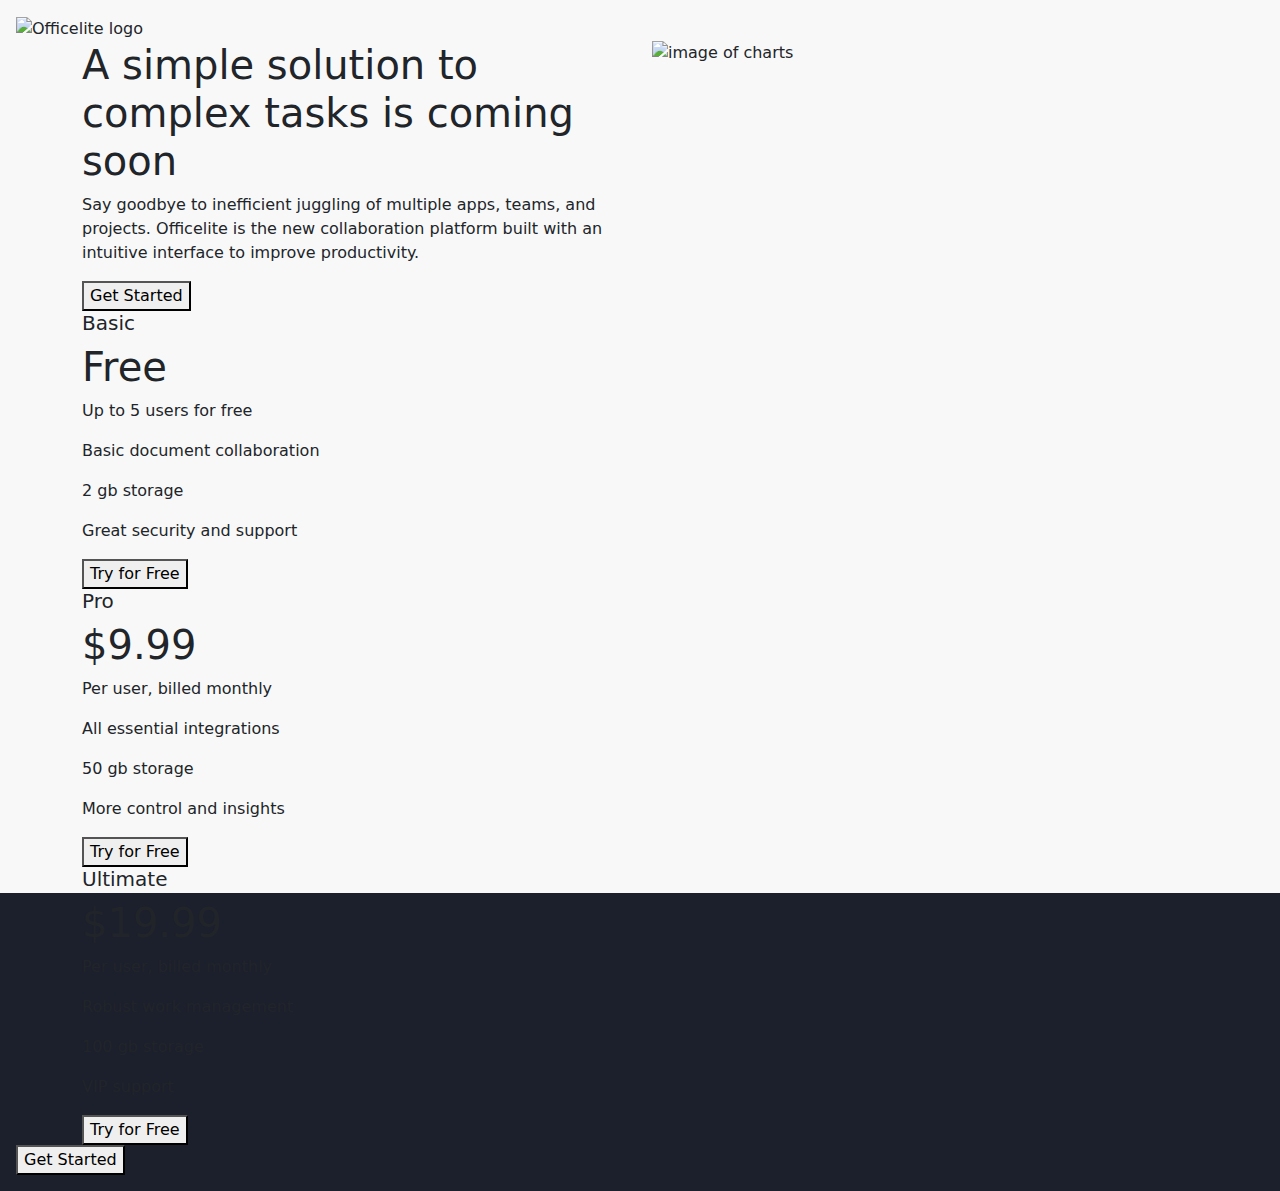
==== index.html @ baeaa9a8 "Add stylesheet and bootstrap. Add some styling" ====
<!DOCTYPE html>
<html lang="en">

<head>
  <meta charset="UTF-8">
  <meta name="viewport" content="width=device-width, initial-scale=1.0">
  <title>Officelite</title>

  <!-- VENDOR CSS -->
  <link href="https://cdn.jsdelivr.net/npm/bootstrap@5.3.3/dist/css/bootstrap.min.css" rel="stylesheet"
    integrity="sha384-QWTKZyjpPEjISv5WaRU9OFeRpok6YctnYmDr5pNlyT2bRjXh0JMhjY6hW+ALEwIH" crossorigin="anonymous">

  <!-- CSS -->
   <link rel="stylesheet" href="style.css">

</head>

<body class="p-3">
  <header>
    <img src="/images/logo.svg" alt="Officelite logo">
  </header>
  <main>
    <section class="container">
      <div class="row">
        <div class="container col-12 col-md-6 order-last order-md-first">

          <h1>A simple solution to complex tasks is coming soon</h1>
          <p>
            Say goodbye to inefficient juggling of multiple apps, teams, and projects. Officelite is the new
            collaboration platform built with an intuitive interface to improve productivity.
          </p>

          <button>Get Started</button>
        </div>
        <div class="container col-12 col-md-6">
          <img src="/images/illustration-charts.svg" class="img-fluid" alt="image of charts">
        </div>
      </div>
    </section>

    <section class="container">
      <div class="row">
        <div class="col-12">
          <h2 class="h5">Basic</h2>
          <p class="h1">Free</p>
          <p>Up to 5 users for free</p>
          <p>Basic document collaboration</p>
          <p>2 gb storage</p>
          <p>Great security and support</p>
          <button>Try for Free</button>
        </div>
        <div class="col-12">
          <h2 class="h5">Pro</h2>
          <p class="h1">$9.99</p>
          <p>Per user, billed monthly</p>
          <p>All essential integrations</p>
          <p>50 gb storage</p>
          <p>More control and insights</p>
          <button>Try for Free</button>
        </div>
        <div class="col-12">
          <h2 class="h5">Ultimate</h2>
          <p class="h1">$19.99</p>
          <p>Per user, billed monthly</p>
          <p>Robust work management</p>
          <p>100 gb storage</p>
          <p>VIP support</p>
          <button>Try for Free</button>
        </div>
      </div>
    </section>
    <button>Get Started</button>
  </main>

</body>

</html>
---- style.css ----
:root {
--primary-blue: #5175FF;
--secondary-blue: #829CFF;
--light-blue: #C1CFFF;
--lighter-blue: #E4EAFF;
--dark-gray: #1C1F2C;
--gray: #212529;
--light-gray: #F8F8F8;
--white: #FFFFFF;

}

body {
  background: linear-gradient(var(--light-gray) 75%, var(--dark-gray) 25%)
}
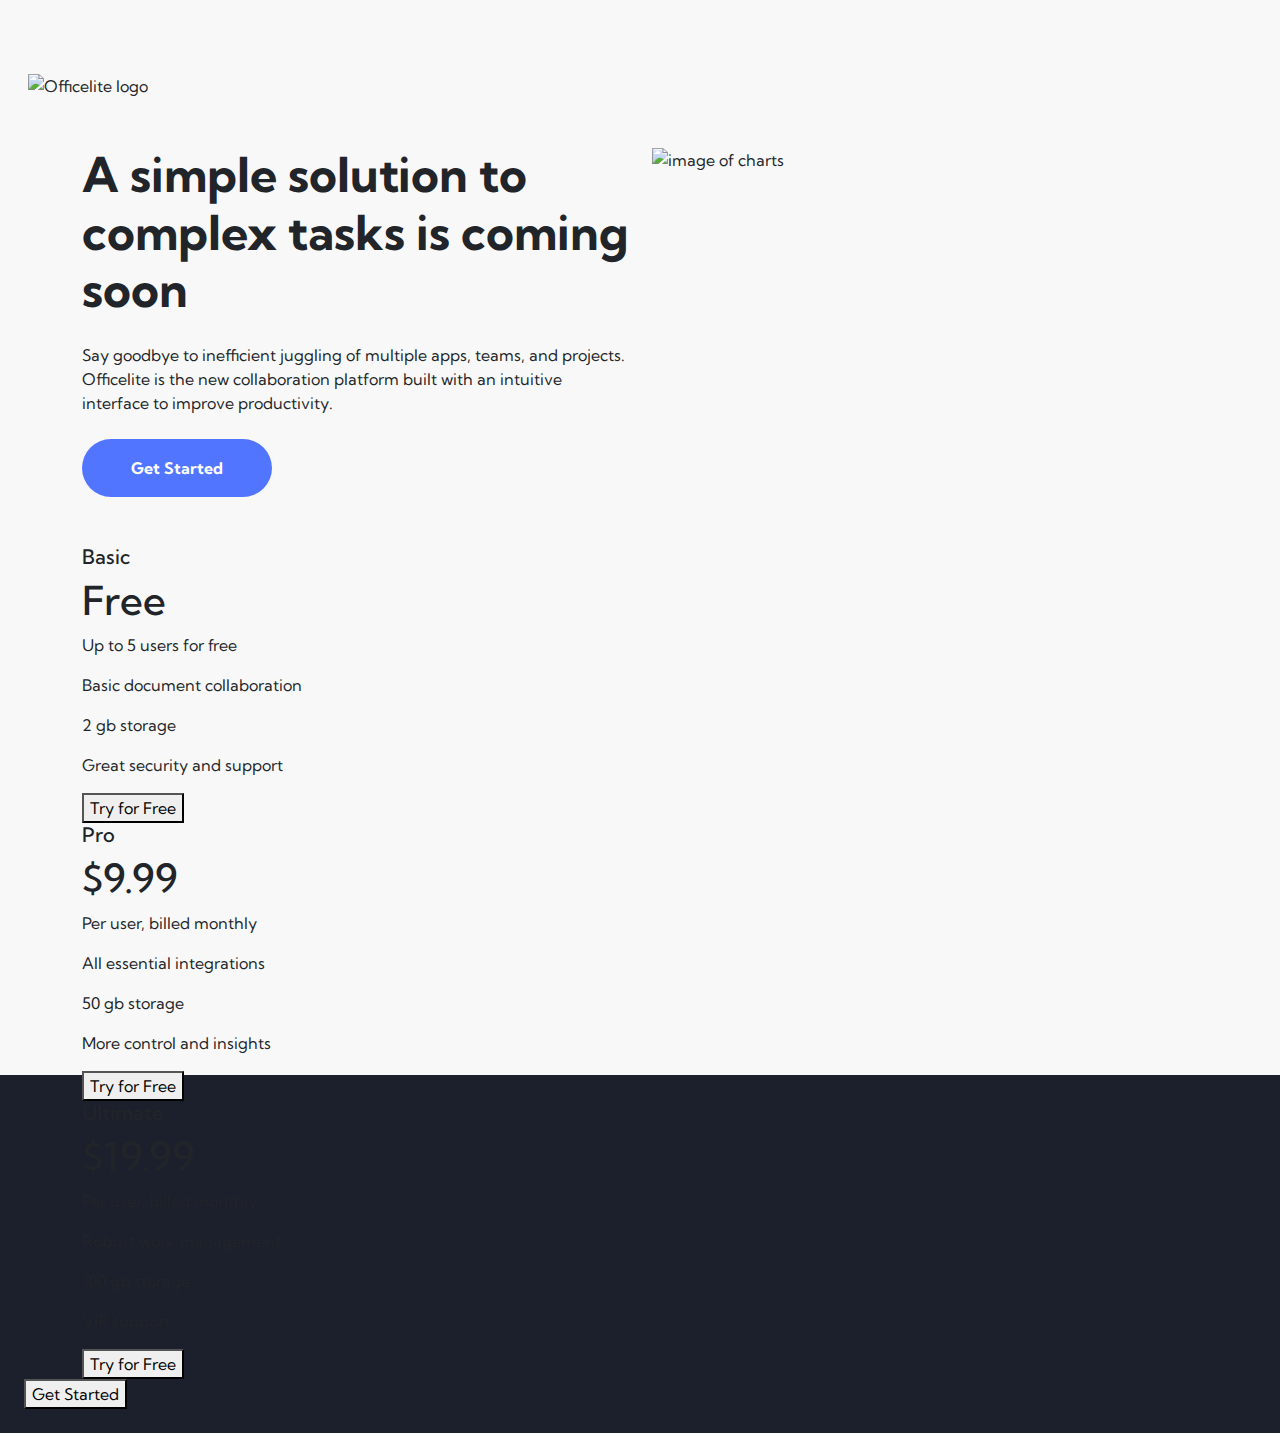
==== commit 5d4ee84a: "Add formatting for top-section mobile view" ====
--- a/index.html
+++ b/index.html
@@ -15,22 +15,22 @@
 
 </head>
 
-<body class="p-3">
-  <header>
+<body class="p-4">
+  <header class="pt-5 mx-1">
     <img src="/images/logo.svg" alt="Officelite logo">
   </header>
   <main>
-    <section class="container">
+    <section class="container py-5">
       <div class="row">
         <div class="container col-12 col-md-6 order-last order-md-first">
 
           <h1>A simple solution to complex tasks is coming soon</h1>
-          <p>
+          <p class="my-4">
             Say goodbye to inefficient juggling of multiple apps, teams, and projects. Officelite is the new
             collaboration platform built with an intuitive interface to improve productivity.
           </p>
 
-          <button>Get Started</button>
+          <button class="btn">Get Started</button>
         </div>
         <div class="container col-12 col-md-6">
           <img src="/images/illustration-charts.svg" class="img-fluid" alt="image of charts">
--- a/style.css
+++ b/style.css
@@ -1,3 +1,5 @@
+@import url('https://fonts.googleapis.com/css2?family=Kumbh+Sans:wght@100..900&display=swap');
+
 :root {
 --primary-blue: #5175FF;
 --secondary-blue: #829CFF;
@@ -8,8 +10,31 @@
 --light-gray: #F8F8F8;
 --white: #FFFFFF;
 
+--main-font: "Kumbh Sans", sans-serif;
+
 }
 
 body {
-  background: linear-gradient(var(--light-gray) 75%, var(--dark-gray) 25%)
-}+  background: linear-gradient(var(--light-gray) 75%, var(--dark-gray) 25%);
+  font-family: var(--main-font);
+}
+
+h1 {
+  font-weight: 700;
+  font-size: 3rem;
+}
+
+.btn {
+  --bs-btn-font-weight: 700;
+  --bs-btn-color: var(--white);
+  --bs-btn-bg: var(--primary-blue);
+  --bs-btn-hover-color: var(--bs-btn-color);
+  --bs-btn-hover-bg: var(--secondary-blue);
+  --bs-btn-hover-border-color: var(--bs-btn-color);
+  --bs-btn-active-color: var(--bs-btn-hover-color);
+  --bs-btn-active-bg: var(--bs-btn-bg);
+  --bs-btn-active-border-color: var(--bs-btn-color);
+
+  padding: 1em 3em;
+  border-radius: 10em;
+}
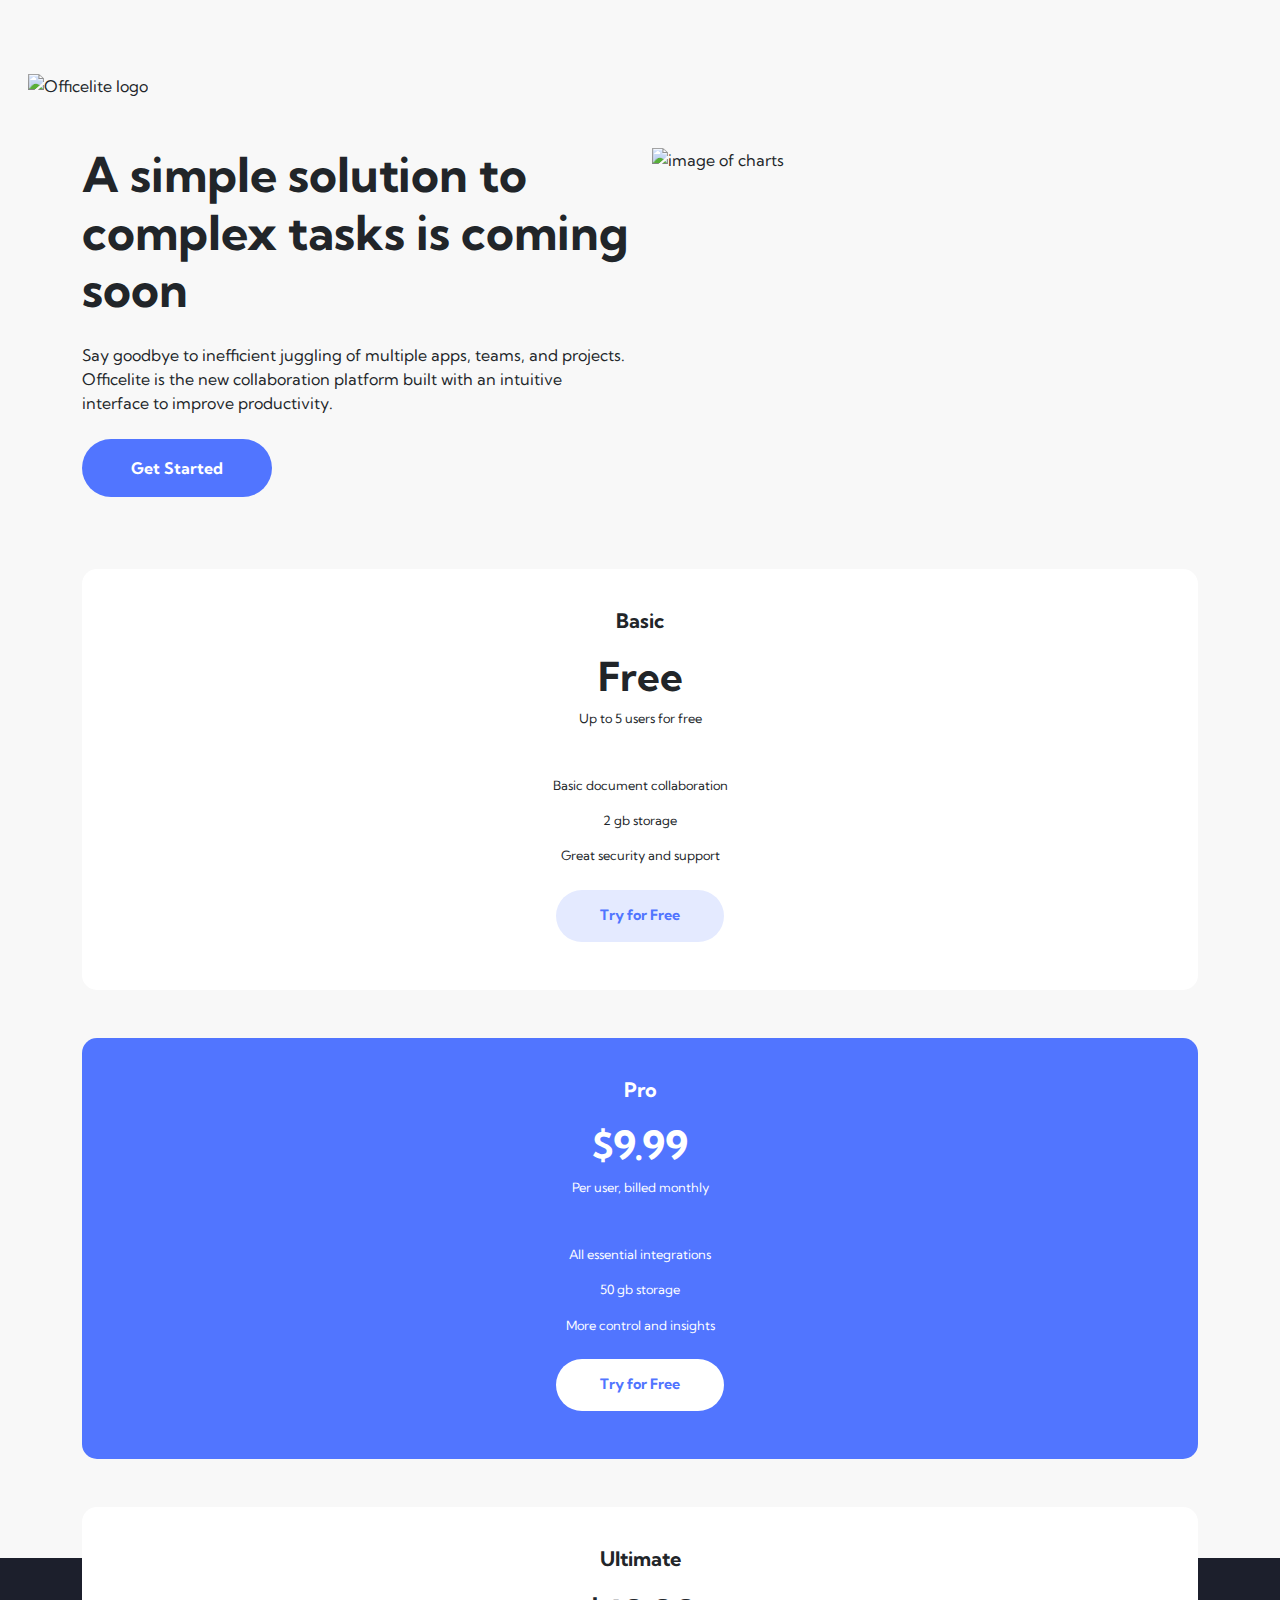
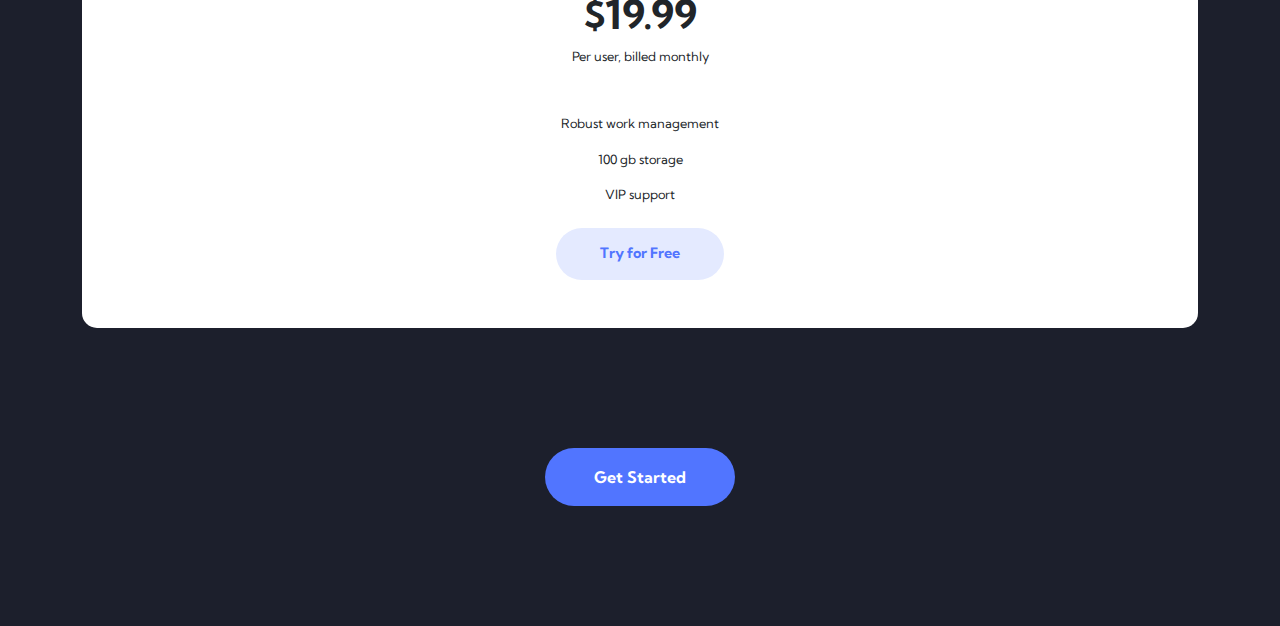
==== commit c0bd3d78: "Add formatting for all moble view" ====
--- a/index.html
+++ b/index.html
@@ -11,7 +11,7 @@
     integrity="sha384-QWTKZyjpPEjISv5WaRU9OFeRpok6YctnYmDr5pNlyT2bRjXh0JMhjY6hW+ALEwIH" crossorigin="anonymous">
 
   <!-- CSS -->
-   <link rel="stylesheet" href="style.css">
+  <link rel="stylesheet" href="style.css">
 
 </head>
 
@@ -30,7 +30,7 @@
             collaboration platform built with an intuitive interface to improve productivity.
           </p>
 
-          <button class="btn">Get Started</button>
+          <button class="btn btn-1">Get Started</button>
         </div>
         <div class="container col-12 col-md-6">
           <img src="/images/illustration-charts.svg" class="img-fluid" alt="image of charts">
@@ -38,38 +38,56 @@
       </div>
     </section>
 
-    <section class="container">
-      <div class="row">
-        <div class="col-12">
-          <h2 class="h5">Basic</h2>
-          <p class="h1">Free</p>
-          <p>Up to 5 users for free</p>
-          <p>Basic document collaboration</p>
-          <p>2 gb storage</p>
-          <p>Great security and support</p>
-          <button>Try for Free</button>
+    <section class="container text-center p-4 mb-5">
+      <div class="row gy-5">
+
+        <div class="card p-4 col-12">
+          <h2 class="h5 card-title pt-3">Basic</h2>
+          <div class="card-subtitle py-3">
+            <p class="h2">Free</p>
+            <p>Up to 5 users for free</p>
+          </div>
+          <div class="card-text py-3">
+            <p>Basic document collaboration</p>
+            <p>2 gb storage</p>
+            <p>Great security and support</p>
+            <button class="btn btn-card-odd my-2">Try for Free</button>
+          </div>
         </div>
-        <div class="col-12">
-          <h2 class="h5">Pro</h2>
-          <p class="h1">$9.99</p>
-          <p>Per user, billed monthly</p>
-          <p>All essential integrations</p>
-          <p>50 gb storage</p>
-          <p>More control and insights</p>
-          <button>Try for Free</button>
+
+        <div class="card p-4 col-12">
+          <h2 class="h5 card-title pt-3">Pro</h2>
+          <div class="card-subtitle py-3">
+            <p class="h2">$9.99</p>
+            <p>Per user, billed monthly</p>
+          </div>
+          <div class="card-text py-3">
+            <p>All essential integrations</p>
+            <p>50 gb storage</p>
+            <p>More control and insights</p>
+            <button class="btn btn-card-even my-2">Try for Free</button>
+          </div>
         </div>
-        <div class="col-12">
-          <h2 class="h5">Ultimate</h2>
-          <p class="h1">$19.99</p>
-          <p>Per user, billed monthly</p>
-          <p>Robust work management</p>
-          <p>100 gb storage</p>
-          <p>VIP support</p>
-          <button>Try for Free</button>
+
+        <div class="card p-4 col-12">
+          <h2 class="h5 card-title pt-3">Ultimate</h2>
+          <div class="card-subtitle py-3">
+            <p class="h2">$19.99</p>
+            <p>Per user, billed monthly</p>
+          </div>
+          <div class="card-text py-3">
+            <p>Robust work management</p>
+            <p>100 gb storage</p>
+            <p>VIP support</p>
+            <button class="btn btn-card-odd my-2">Try for Free</button>
+          </div>
         </div>
+
       </div>
     </section>
-    <button>Get Started</button>
+    <div class="container d-flex justify-content-center p-5 my-5">
+      <button class="btn btn-1">Get Started</button>
+    </div>
   </main>
 
 </body>
--- a/style.css
+++ b/style.css
@@ -15,7 +15,7 @@
 }
 
 body {
-  background: linear-gradient(var(--light-gray) 75%, var(--dark-gray) 25%);
+  background: linear-gradient(var(--light-gray) 70%, var(--dark-gray) 30%);
   font-family: var(--main-font);
 }
 
@@ -26,15 +26,67 @@
 
 .btn {
   --bs-btn-font-weight: 700;
+  padding: 1em 3em;
+  border-radius: 10em;
+}
+
+.btn-1 {
   --bs-btn-color: var(--white);
   --bs-btn-bg: var(--primary-blue);
   --bs-btn-hover-color: var(--bs-btn-color);
   --bs-btn-hover-bg: var(--secondary-blue);
   --bs-btn-hover-border-color: var(--bs-btn-color);
-  --bs-btn-active-color: var(--bs-btn-hover-color);
-  --bs-btn-active-bg: var(--bs-btn-bg);
+  --bs-btn-active-color: var(--primary-blue);
+  --bs-btn-active-bg: var(--light-blue);
+  --bs-btn-active-border-color: var(--bs-btn-color);
+}
+
+.btn-card-odd {
+  --bs-btn-color: var(--primary-blue);
+  --bs-btn-bg: var(--lighter-blue);
+  --bs-btn-hover-color: var(--white);
+  --bs-btn-hover-bg: var(--secondary-blue);
+  --bs-btn-hover-border-color: var(--light-blue);
+  --bs-btn-active-color: var(--white);
+  --bs-btn-active-bg: var(--primary-blue);
+  --bs-btn-active-border-color: var(--bs-btn-bg);
+
+  font-size: .9rem;
+}
+
+.btn-card-even {
+  --bs-btn-color: var(--primary-blue);
+  --bs-btn-bg: var(--white);
+  --bs-btn-hover-color: var(--bs-btn-color);
+  --bs-btn-hover-bg: var(--lighter-blue);
+  --bs-btn-hover-border-color: var(--light-blue);
+  --bs-btn-active-color: var(--bs-btn-color);
+  --bs-btn-active-bg: var(--light-blue);
   --bs-btn-active-border-color: var(--bs-btn-color);
 
-  padding: 1em 3em;
-  border-radius: 10em;
+  font-size: .9rem;
 }
+
+.card {
+  background-color: var(--white);
+  border: none;
+  border-radius: 15px;
+}
+
+.card:nth-of-type(even) {
+  background-color: var(--primary-blue);
+  color: var(--white);
+}
+
+.card p {
+  font-size: .8rem;
+}
+
+.card .h2 {
+  font-weight: 700;
+  font-size: 2.5rem;
+}
+
+.h5 {
+  font-weight: 700;
+}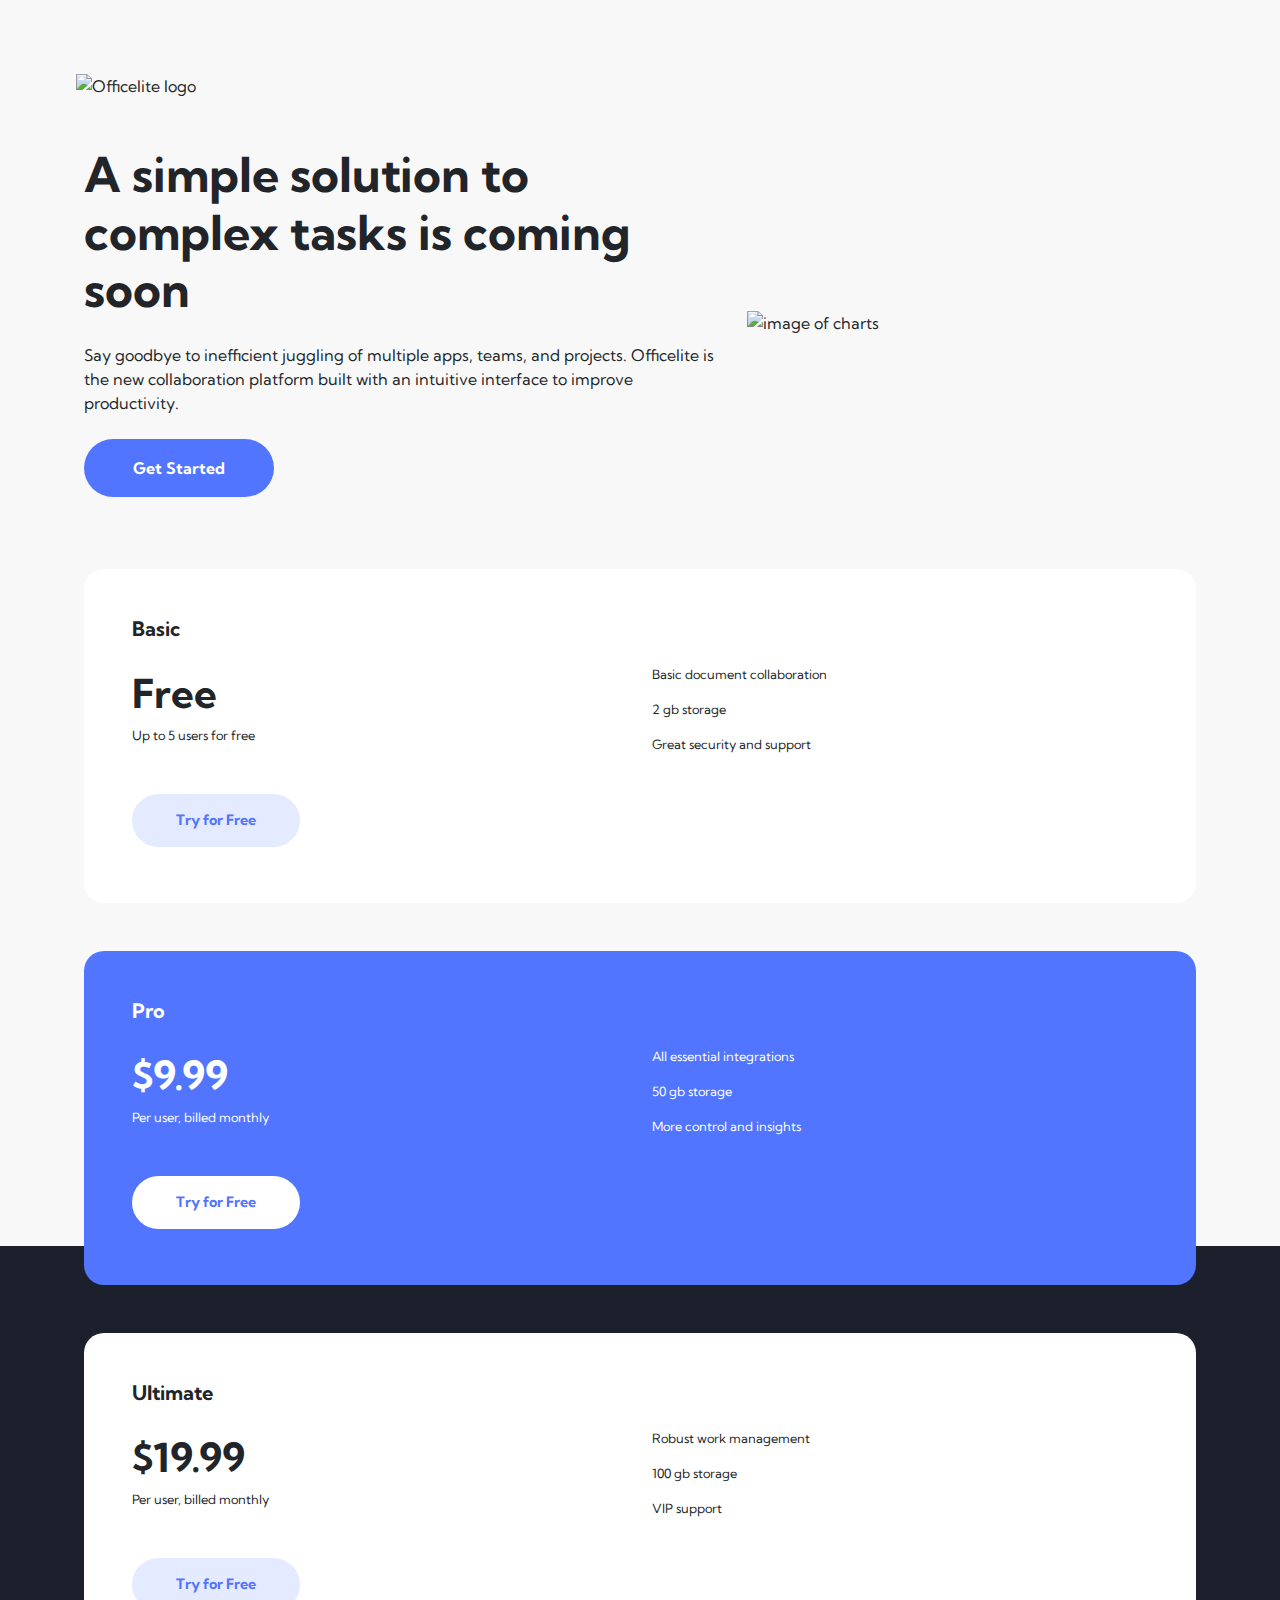
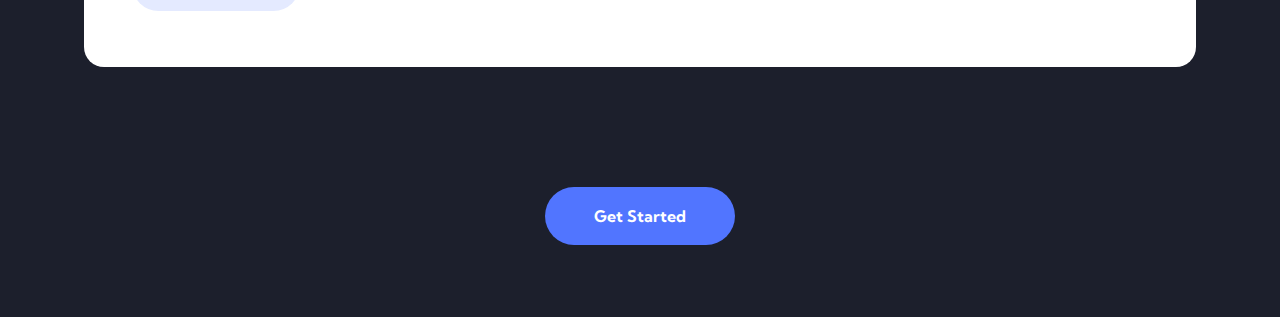
==== commit 885fc0ab: "Add formatting for tablet view" ====
--- a/index.html
+++ b/index.html
@@ -15,14 +15,14 @@
 
 </head>
 
-<body class="p-4">
-  <header class="pt-5 mx-1">
+<body class="p-4 m-sm-5">
+  <header class="pt-5 pt-sm-0 mx-1">
     <img src="/images/logo.svg" alt="Officelite logo">
   </header>
   <main>
-    <section class="container py-5">
-      <div class="row">
-        <div class="container col-12 col-md-6 order-last order-md-first">
+    <section class="container-fluid py-5">
+      <div class="row align-items-center">
+        <div class="container col-12 col-sm-7 order-last order-sm-first">
 
           <h1>A simple solution to complex tasks is coming soon</h1>
           <p class="my-4">
@@ -32,60 +32,90 @@
 
           <button class="btn btn-1">Get Started</button>
         </div>
-        <div class="container col-12 col-md-6">
+        <div class="container col-12 col-sm-5">
           <img src="/images/illustration-charts.svg" class="img-fluid" alt="image of charts">
         </div>
       </div>
     </section>
 
-    <section class="container text-center p-4 mb-5">
+    <section class="container-fluid text-center p-4 mb-5">
       <div class="row gy-5">
 
-        <div class="card p-4 col-12">
-          <h2 class="h5 card-title pt-3">Basic</h2>
-          <div class="card-subtitle py-3">
-            <p class="h2">Free</p>
-            <p>Up to 5 users for free</p>
-          </div>
-          <div class="card-text py-3">
-            <p>Basic document collaboration</p>
-            <p>2 gb storage</p>
-            <p>Great security and support</p>
-            <button class="btn btn-card-odd my-2">Try for Free</button>
+        <div class="card p-5 col-12 container text-sm-start">
+          <div class="row align-items-center">
+            <div class="col-12">
+              <h2 class="h5 card-title pt-3 pt-sm-0">Basic</h2>
+            </div>
+            <div class="col-12 col-sm-6">
+              <div class="card-subtitle py-3">
+                <p class="h2">Free</p>
+                <p>Up to 5 users for free</p>
+              </div>
+            </div>
+            <div class="col-12 col-sm-6">
+              <div class="card-text py-3">
+                <p>Basic document collaboration</p>
+                <p>2 gb storage</p>
+                <p>Great security and support</p>
+              </div>
+            </div>
+            <div class="col-12">
+              <button class="btn btn-card-odd my-2">Try for Free</button>
+            </div>
           </div>
         </div>
 
-        <div class="card p-4 col-12">
-          <h2 class="h5 card-title pt-3">Pro</h2>
-          <div class="card-subtitle py-3">
-            <p class="h2">$9.99</p>
-            <p>Per user, billed monthly</p>
-          </div>
-          <div class="card-text py-3">
-            <p>All essential integrations</p>
-            <p>50 gb storage</p>
-            <p>More control and insights</p>
-            <button class="btn btn-card-even my-2">Try for Free</button>
+        <div class="card p-4 col-12 container text-sm-start p-5">
+          <div class="row align-items-center">
+            <div class="col-12">
+              <h2 class="h5 card-title pt-3 pt-sm-0">Pro</h2>
+            </div>
+            <div class="col-12 col-sm-6">
+              <div class="card-subtitle py-3">
+                <p class="h2">$9.99</p>
+                <p>Per user, billed monthly</p>
+              </div>
+            </div>
+            <div class="col-12 col-sm-6">
+              <div class="card-text py-3">
+                <p>All essential integrations</p>
+                <p>50 gb storage</p>
+                <p>More control and insights</p>
+              </div>
+            </div>
+            <div class="col-12">
+              <button class="btn btn-card-even my-2">Try for Free</button>
+            </div>
           </div>
         </div>
 
-        <div class="card p-4 col-12">
-          <h2 class="h5 card-title pt-3">Ultimate</h2>
+        <div class="card p-4 col-12 container text-sm-start p-5">
+          <div class="row align-items-center">
+            <div class="col-12">          
+              <h2 class="h5 card-title pt-3 pt-sm-0">Ultimate</h2>
+            </div>
+            <div class="col-12 col-sm-6">
           <div class="card-subtitle py-3">
             <p class="h2">$19.99</p>
             <p>Per user, billed monthly</p>
           </div>
+        </div>
+        <div class="col-12 col-sm-6">         
           <div class="card-text py-3">
             <p>Robust work management</p>
             <p>100 gb storage</p>
             <p>VIP support</p>
+          </div>
+        </div>
+        <div class="col-12">
             <button class="btn btn-card-odd my-2">Try for Free</button>
           </div>
         </div>
+      </div>
 
       </div>
     </section>
-    <div class="container d-flex justify-content-center p-5 my-5">
+    <div class="container d-flex justify-content-center p-5 my-5 m-sm-0 pb-sm-0">
       <button class="btn btn-1">Get Started</button>
     </div>
   </main>
--- a/style.css
+++ b/style.css
@@ -15,7 +15,7 @@
 }
 
 body {
-  background: linear-gradient(var(--light-gray) 70%, var(--dark-gray) 30%);
+  background: linear-gradient(var(--light-gray) 65%, var(--dark-gray) 35%);
   font-family: var(--main-font);
 }
 
@@ -70,7 +70,8 @@
 .card {
   background-color: var(--white);
   border: none;
-  border-radius: 15px;
+  border-radius: 20px;
+  margin-top: 3em;
 }
 
 .card:nth-of-type(even) {
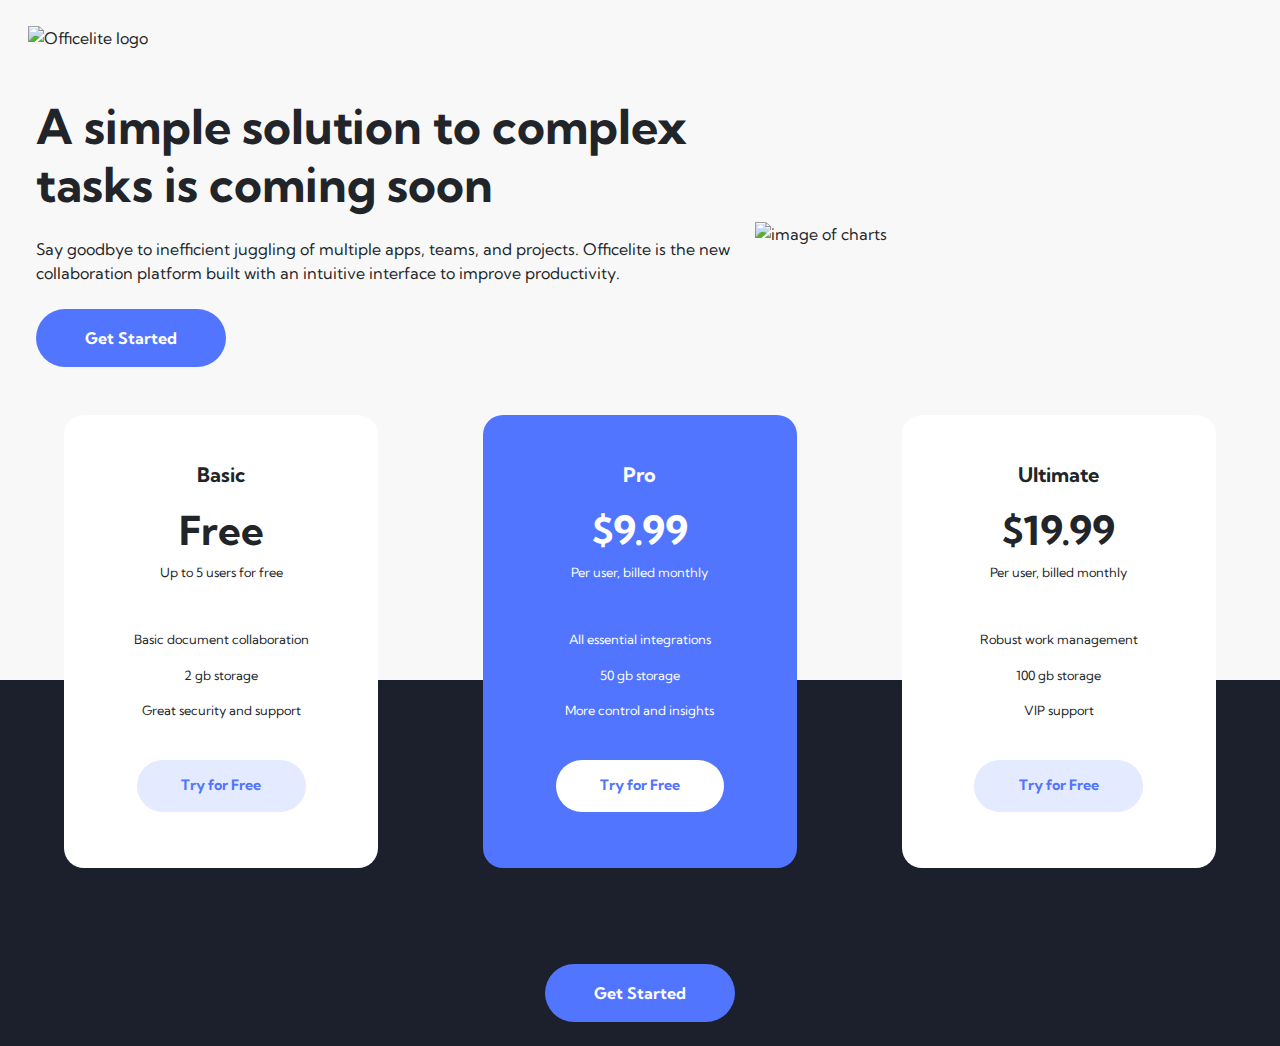
==== commit 8ede1565: "Add formatting for desktop view" ====
--- a/index.html
+++ b/index.html
@@ -15,7 +15,7 @@
 
 </head>
 
-<body class="p-4 m-sm-5">
+<body class="p-4 m-sm-5 m-lg-0">
   <header class="pt-5 pt-sm-0 mx-1">
     <img src="/images/logo.svg" alt="Officelite logo">
   </header>
@@ -38,21 +38,21 @@
       </div>
     </section>
 
-    <section class="container-fluid text-center p-4 mb-5">
+    <section class="container-fluid text-center text-sm-start text-lg-center p-4 mb-5 p-lg-0">
       <div class="row gy-5">
 
-        <div class="card p-5 col-12 container text-sm-start">
-          <div class="row align-items-center">
+        <div class="card p-5 col-12 col-lg-3 container">
+          <div class="row">
             <div class="col-12">
               <h2 class="h5 card-title pt-3 pt-sm-0">Basic</h2>
             </div>
-            <div class="col-12 col-sm-6">
+            <div class="col-12 col-sm-6 col-lg-12">
               <div class="card-subtitle py-3">
                 <p class="h2">Free</p>
                 <p>Up to 5 users for free</p>
               </div>
             </div>
-            <div class="col-12 col-sm-6">
+            <div class="col-12 col-sm-6 col-lg-12">
               <div class="card-text py-3">
                 <p>Basic document collaboration</p>
                 <p>2 gb storage</p>
@@ -65,57 +65,57 @@
           </div>
         </div>
 
-        <div class="card p-4 col-12 container text-sm-start p-5">
-          <div class="row align-items-center">
+        <div class="card p-5 col-12 col-lg-3 container">
+          <div class="row">
             <div class="col-12">
               <h2 class="h5 card-title pt-3 pt-sm-0">Pro</h2>
             </div>
-            <div class="col-12 col-sm-6">
+            <div class="col-12 col-sm-6 col-lg-12">
               <div class="card-subtitle py-3">
                 <p class="h2">$9.99</p>
                 <p>Per user, billed monthly</p>
               </div>
             </div>
-            <div class="col-12 col-sm-6">
+            <div class="col-12 col-sm-6 col-lg-12">
               <div class="card-text py-3">
                 <p>All essential integrations</p>
                 <p>50 gb storage</p>
                 <p>More control and insights</p>
               </div>
             </div>
-            <div class="col-12">
+            <div class="col-12 ">
               <button class="btn btn-card-even my-2">Try for Free</button>
             </div>
           </div>
         </div>
 
-        <div class="card p-4 col-12 container text-sm-start p-5">
-          <div class="row align-items-center">
-            <div class="col-12">          
+        <div class="card p-5 col-12 col-lg-3 container">
+          <div class="row">
+            <div class="col-12">
               <h2 class="h5 card-title pt-3 pt-sm-0">Ultimate</h2>
             </div>
-            <div class="col-12 col-sm-6">
-          <div class="card-subtitle py-3">
-            <p class="h2">$19.99</p>
-            <p>Per user, billed monthly</p>
+            <div class="col-12 col-sm-6 col-lg-12">
+              <div class="card-subtitle py-3">
+                <p class="h2">$19.99</p>
+                <p>Per user, billed monthly</p>
+              </div>
+            </div>
+            <div class="col-12 col-sm-6 col-lg-12">
+              <div class="card-text py-3">
+                <p>Robust work management</p>
+                <p>100 gb storage</p>
+                <p>VIP support</p>
+              </div>
+            </div>
+            <div class="col-12">
+              <button class="btn btn-card-odd my-2">Try for Free</button>
+            </div>
           </div>
         </div>
-        <div class="col-12 col-sm-6">         
-          <div class="card-text py-3">
-            <p>Robust work management</p>
-            <p>100 gb storage</p>
-            <p>VIP support</p>
-          </div>
-        </div>
-        <div class="col-12">
-            <button class="btn btn-card-odd my-2">Try for Free</button>
-          </div>
-        </div>
-      </div>
 
       </div>
     </section>
-    <div class="container d-flex justify-content-center p-5 my-5 m-sm-0 pb-sm-0">
+    <div class="container-fluid d-flex justify-content-center p-5 my-5 m-sm-0 pb-sm-0">
       <button class="btn btn-1">Get Started</button>
     </div>
   </main>
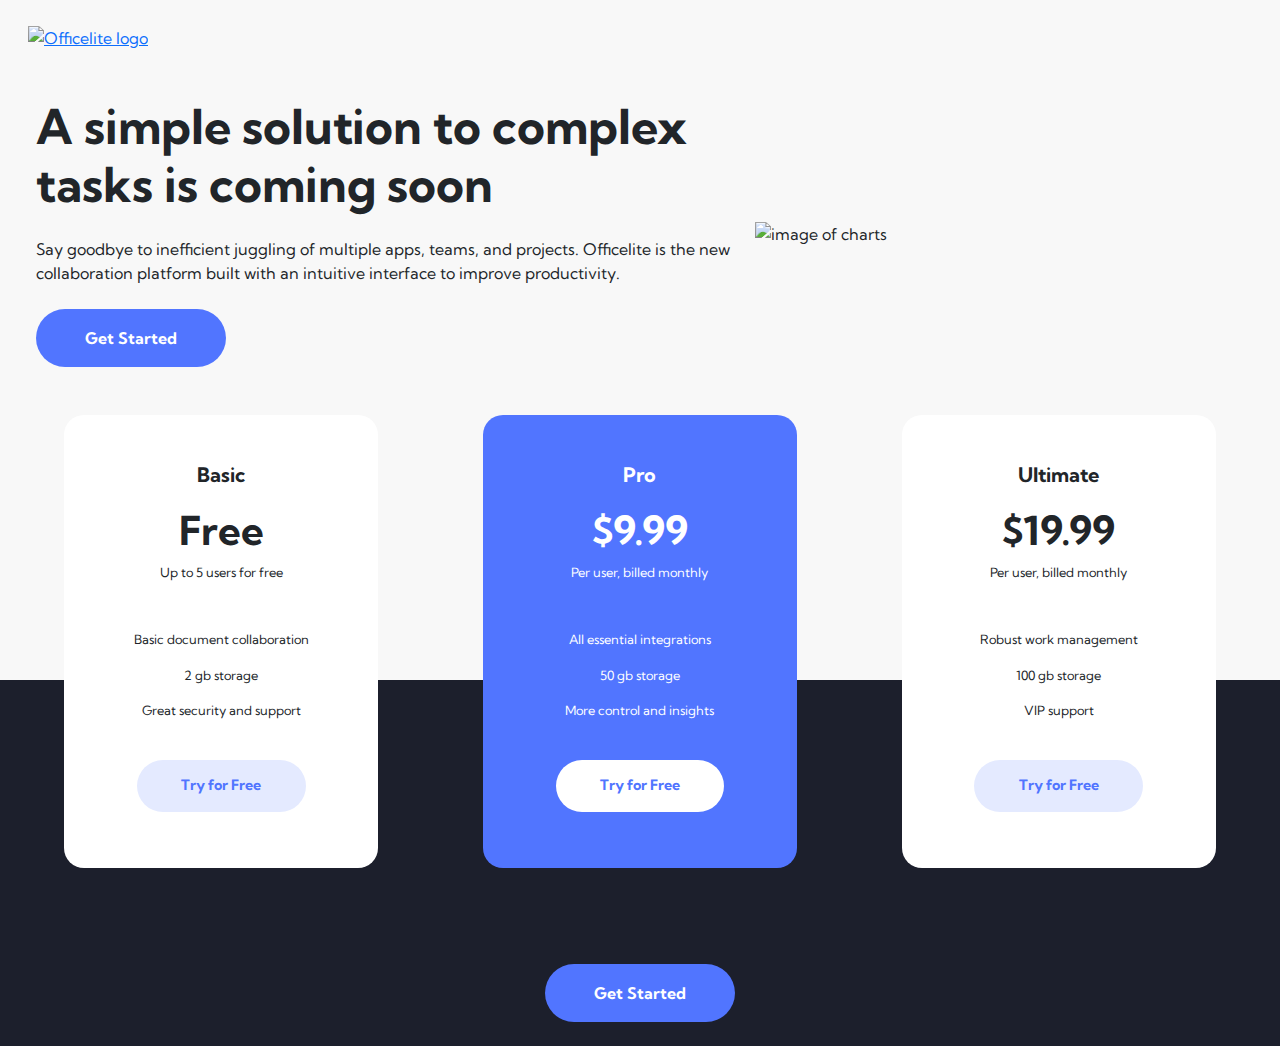
==== commit e696fda3: "Add formatting to signup page mobile view" ====
--- a/index.html
+++ b/index.html
@@ -17,7 +17,9 @@
 
 <body class="p-4 m-sm-5 m-lg-0">
   <header class="pt-5 pt-sm-0 mx-1">
-    <img src="/images/logo.svg" alt="Officelite logo">
+    <a href="/index.html">
+      <img src="/images/logo.svg" alt="Officelite logo">
+    </a>
   </header>
   <main>
     <section class="container-fluid py-5">
@@ -29,8 +31,9 @@
             Say goodbye to inefficient juggling of multiple apps, teams, and projects. Officelite is the new
             collaboration platform built with an intuitive interface to improve productivity.
           </p>
-
-          <button class="btn btn-1">Get Started</button>
+          <a href="/sign-up.html">
+            <button class="btn btn-1">Get Started</button>
+          </a>
         </div>
         <div class="container col-12 col-sm-5">
           <img src="/images/illustration-charts.svg" class="img-fluid" alt="image of charts">
@@ -60,7 +63,9 @@
               </div>
             </div>
             <div class="col-12">
-              <button class="btn btn-card-odd my-2">Try for Free</button>
+              <a href="/sign-up.html">
+                <button class="btn btn-card-odd my-2">Try for Free</button>
+              </a>
             </div>
           </div>
         </div>
@@ -84,7 +89,9 @@
               </div>
             </div>
             <div class="col-12 ">
-              <button class="btn btn-card-even my-2">Try for Free</button>
+              <a href="/sign-up.html">
+                <button class="btn btn-card-even my-2">Try for Free</button>
+              </a>
             </div>
           </div>
         </div>
@@ -108,7 +115,9 @@
               </div>
             </div>
             <div class="col-12">
-              <button class="btn btn-card-odd my-2">Try for Free</button>
+              <a href="/sign-up.html">
+                <button class="btn btn-card-odd my-2">Try for Free</button>
+              </a>
             </div>
           </div>
         </div>
@@ -116,7 +125,9 @@
       </div>
     </section>
     <div class="container-fluid d-flex justify-content-center p-5 my-5 m-sm-0 pb-sm-0">
-      <button class="btn btn-1">Get Started</button>
+      <a href="/sign-up.html">
+        <button class="btn btn-1">Get Started</button>
+      </a>
     </div>
   </main>
 
--- a/style.css
+++ b/style.css
@@ -90,4 +90,8 @@
 
 .h5 {
   font-weight: 700;
+}
+
+input, select {
+  margin: .5em 0 1em;
 }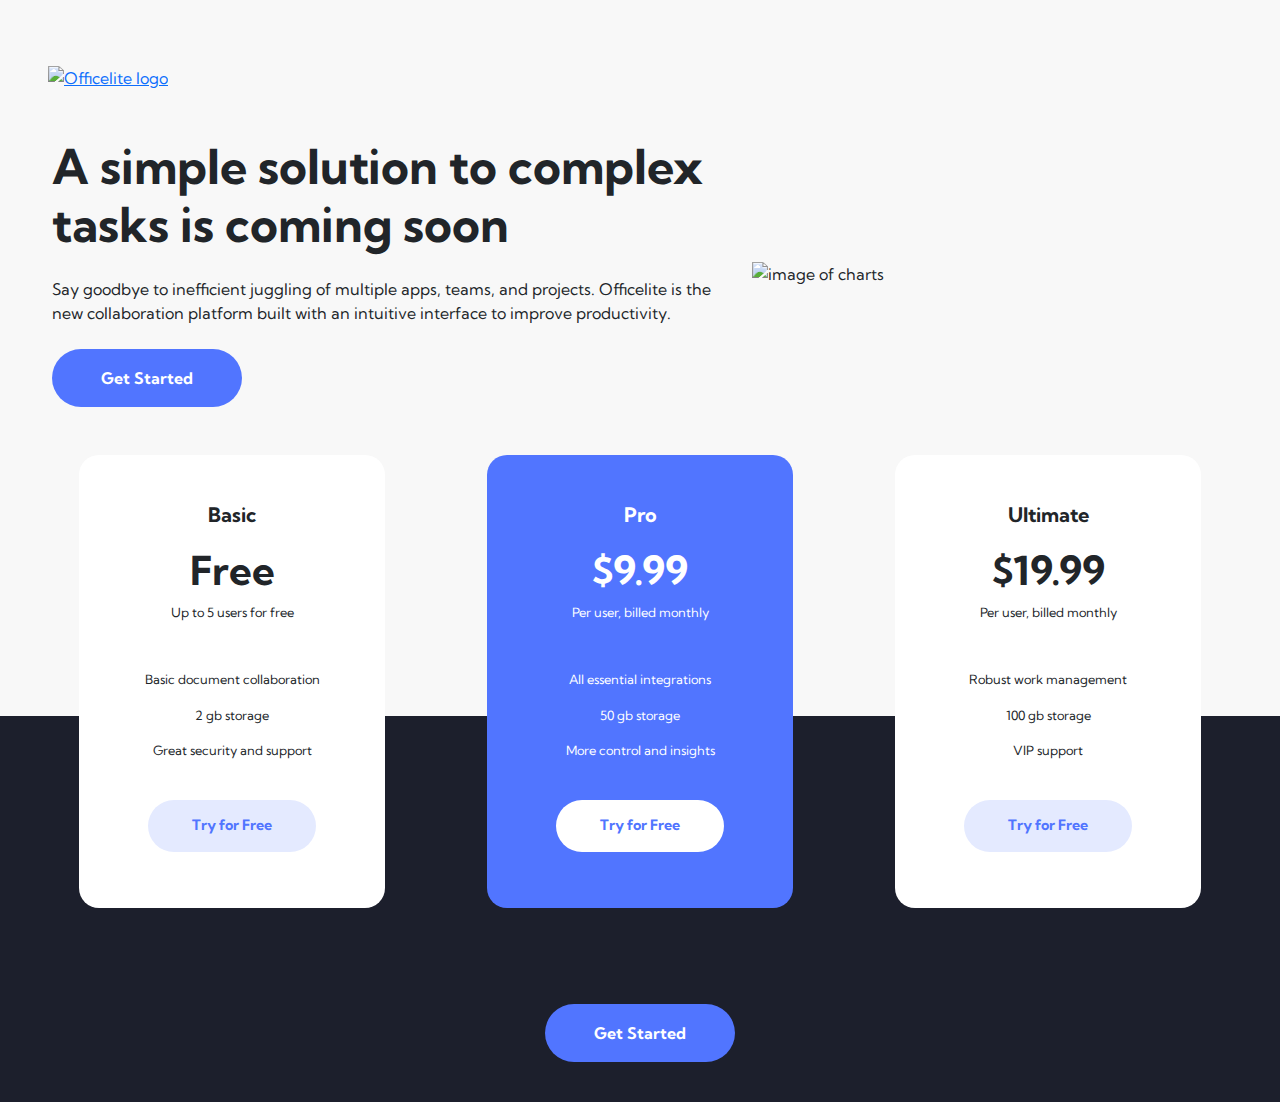
==== commit 6e15c448: "Completes the assignment" ====
--- a/index.html
+++ b/index.html
@@ -15,8 +15,8 @@
 
 </head>
 
-<body class="p-4 m-sm-5 m-lg-0">
-  <header class="pt-5 pt-sm-0 mx-1">
+<body class="p-4 m-sm-5 m-lg-3">
+  <header class="pt-5 pt-sm-0 mx-lg-2 mt-lg-4">
     <a href="/index.html">
       <img src="/images/logo.svg" alt="Officelite logo">
     </a>
@@ -45,7 +45,7 @@
       <div class="row gy-5">
 
         <div class="card p-5 col-12 col-lg-3 container">
-          <div class="row">
+          <div class="row align-items-center">
             <div class="col-12">
               <h2 class="h5 card-title pt-3 pt-sm-0">Basic</h2>
             </div>
@@ -71,7 +71,7 @@
         </div>
 
         <div class="card p-5 col-12 col-lg-3 container">
-          <div class="row">
+          <div class="row  align-items-center">
             <div class="col-12">
               <h2 class="h5 card-title pt-3 pt-sm-0">Pro</h2>
             </div>
@@ -97,7 +97,7 @@
         </div>
 
         <div class="card p-5 col-12 col-lg-3 container">
-          <div class="row">
+          <div class="row align-items-center">
             <div class="col-12">
               <h2 class="h5 card-title pt-3 pt-sm-0">Ultimate</h2>
             </div>
@@ -121,7 +121,6 @@
             </div>
           </div>
         </div>
-
       </div>
     </section>
     <div class="container-fluid d-flex justify-content-center p-5 my-5 m-sm-0 pb-sm-0">
@@ -130,7 +129,6 @@
       </a>
     </div>
   </main>
-
 </body>
 
 </html>--- a/style.css
+++ b/style.css
@@ -17,6 +17,7 @@
 body {
   background: linear-gradient(var(--light-gray) 65%, var(--dark-gray) 35%);
   font-family: var(--main-font);
+  min-height: 100vh;
 }
 
 h1 {
@@ -94,4 +95,14 @@
 
 input, select {
   margin: .5em 0 1em;
+}
+
+#signup-p {
+  max-width: 80ch;
+}
+
+@media screen and (min-width: 992px) {
+  #sign-up-page {
+    background: linear-gradient(.25turn, var(--light-gray) 65%, var(--dark-gray) 35%);
+  }
 }